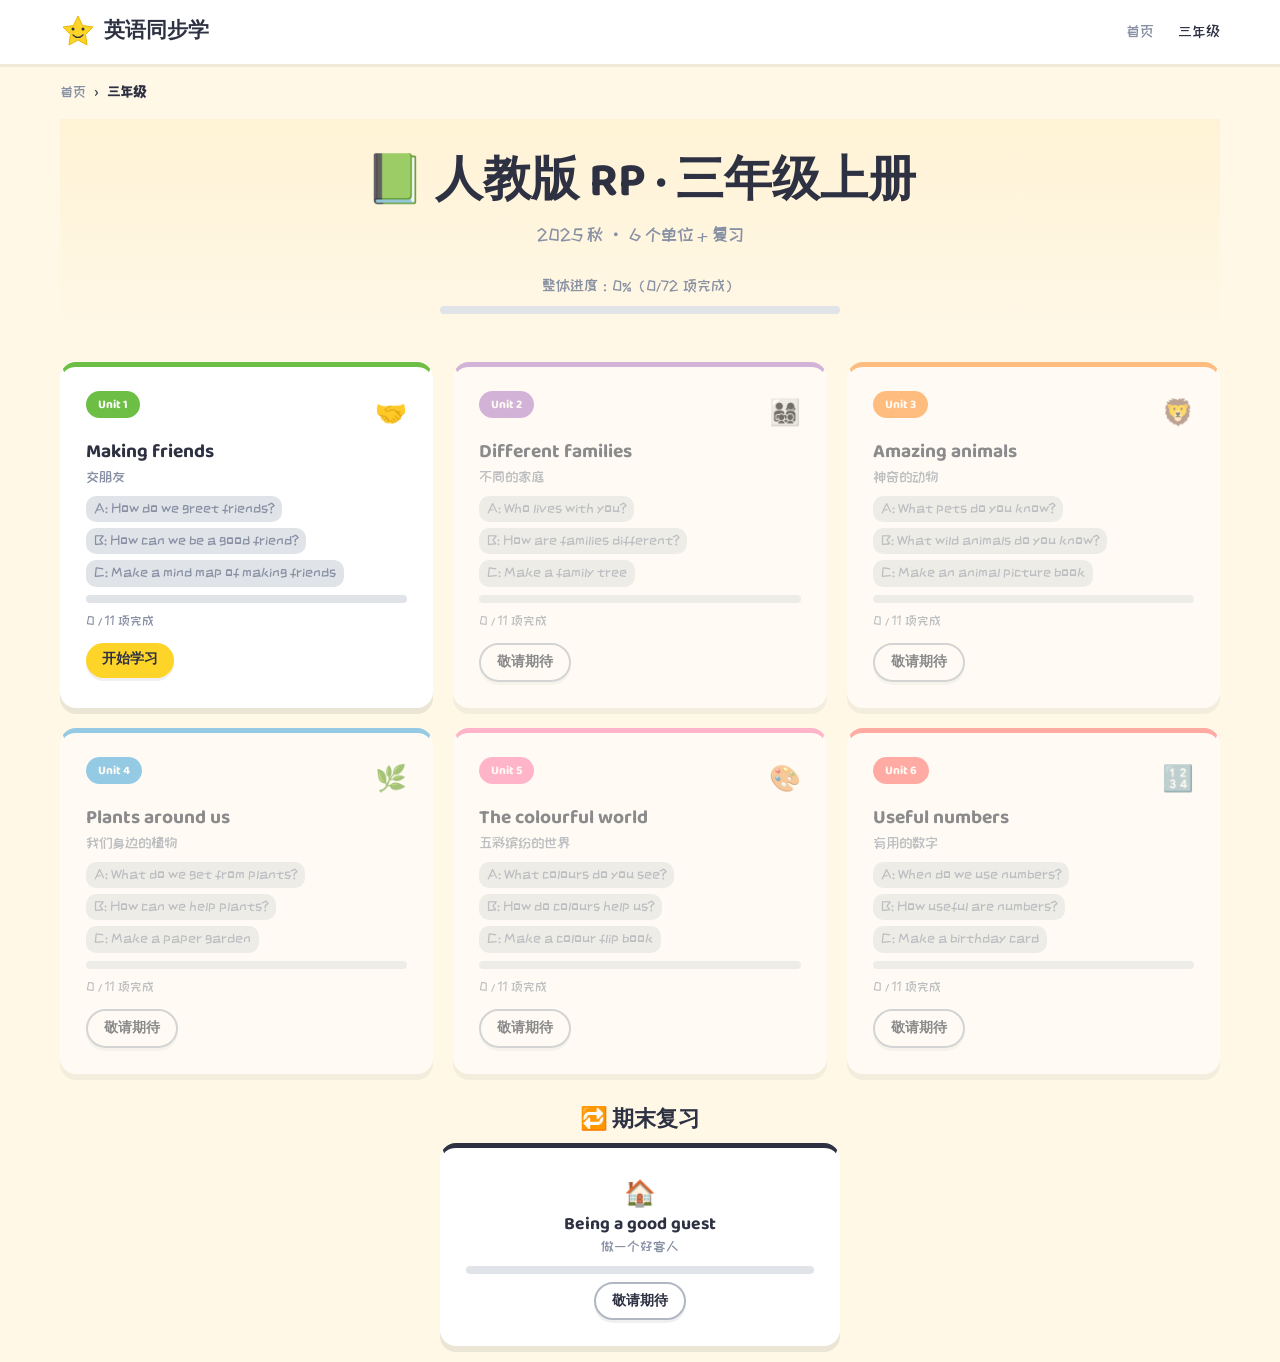
==== grade3.html @ 9a164a95 "Initial commit: 小学英语同步学习网站 Unit 1 (Making friends) - 静态站点 HTML/CSS/原生JS(ESM)，无构建工具 - 首页分年级导航 + 三年级 H" ====
<!DOCTYPE html>
<html lang="zh-CN">
<head>
  <meta charset="UTF-8">
  <meta name="viewport" content="width=device-width, initial-scale=1.0">
  <title>三年级英语同步学习 — 教材帮 RP · 2025 秋</title>
  <link rel="stylesheet" href="assets/css/tokens.css">
  <link rel="stylesheet" href="assets/css/base.css">
  <link rel="stylesheet" href="assets/css/components.css">
  <link rel="stylesheet" href="assets/css/layout.css">
</head>
<body>
  <nav class="navbar">
    <div class="container">
      <a href="index.html" class="nav-logo">
        <svg width="36" height="36"><use href="assets/img/mascot-star.svg#star"/></svg>
        英语同步学
      </a>
      <div class="nav-links">
        <a href="index.html">首页</a>
        <a href="grade3.html" class="active">三年级</a>
      </div>
    </div>
  </nav>

  <main class="page-wrap">
    <div class="container">
      <!-- Breadcrumb -->
      <div class="breadcrumb">
        <a href="index.html">首页</a>
        <span>›</span>
        <span>三年级</span>
      </div>

      <!-- Grade Banner -->
      <section class="hero" style="padding:2rem 1rem">
        <h1>📗 人教版 RP · 三年级上册</h1>
        <p>2025 秋 · 6 个单位 + 复习</p>
        <div id="grade-progress" style="margin-top:1rem;font-size:.95rem;color:var(--c-gray)">加载中…</div>
        <div class="progress-bar" style="max-width:400px;margin:.5rem auto 0">
          <div class="progress-bar__fill" id="overall-bar" style="width:0%"></div>
        </div>
      </section>

      <!-- Unit Grid -->
      <section class="section section--tight">
        <div class="grid-3" id="unit-grid" style="gap:1.25rem"></div>
      </section>

      <!-- Revision -->
      <section class="section section--tight" style="text-align:center" id="revision-section"></section>
    </div>
  </main>

  <script type="module">
    import { Progress } from './assets/js/core/progress.js';

    const res = await fetch('data/grade3/meta.json');
    const meta = await res.json();

    const totalSectionsMap = meta.totalSections;
    const unitIds = meta.units.map(u => u.id);
    const allIds = [...unitIds, meta.revision.id];
    const allMap = { ...totalSectionsMap, [meta.revision.id]: totalSectionsMap.rev || 6 };
    const gp = Progress.getGradeProgress(3, allIds, allMap);

    // Overall progress
    const totalDone = gp.reduce((s, u) => s + u.completed.length, 0);
    const totalAll = Object.values(allMap).reduce((s, n) => s + n, 0);
    const overallPct = totalAll > 0 ? Math.round((totalDone / totalAll) * 100) : 0;
    document.getElementById('grade-progress').textContent = `整体进度：${overallPct}%（${totalDone}/${totalAll} 项完成）`;
    document.getElementById('overall-bar').style.width = `${overallPct}%`;

    // Unit cards
    const grid = document.getElementById('unit-grid');
    for (let i = 0; i < meta.units.length; i++) {
      const u = meta.units[i];
      const p = gp.find(x => x.unitId === u.id);
      const pct = Math.round((p?.progress || 0) * 100);
      const total = totalSectionsMap[u.id] || 10;
      const status = pct >= 100 ? '✅ 已完成' : pct > 0 ? `继续学习（${pct}%）` : '开始学习';

      const card = document.createElement('div');
      card.className = `card ${u.coming ? 'card--disabled' : 'card--clickable'}`;
      card.style.borderTop = `5px solid ${u.color}`;
      card.innerHTML = `
        <div style="display:flex;justify-content:space-between;align-items:start;margin-bottom:.5rem">
          <span class="badge badge--unit" style="background:${u.color}">Unit ${u.number}</span>
          <span style="font-size:1.6rem">${u.icon}</span>
        </div>
        <h3 style="font-size:1.2rem">${u.titleEn}</h3>
        <p style="font-size:.9rem;color:var(--c-gray)">${u.titleZh}</p>
        <div style="display:flex;gap:.35rem;flex-wrap:wrap;margin:.5rem 0">
          <small style="background:var(--c-gray3);padding:.15rem .5rem;border-radius:10px">A: ${u.partA}</small>
          <small style="background:var(--c-gray3);padding:.15rem .5rem;border-radius:10px">B: ${u.partB}</small>
          <small style="background:var(--c-gray3);padding:.15rem .5rem;border-radius:10px">C: ${u.partC}</small>
        </div>
        <div class="progress-bar" style="margin:.5rem 0">
          <div class="progress-bar__fill" style="width:${pct}%"></div>
        </div>
        <div style="display:flex;justify-content:space-between;align-items:center;font-size:.8rem;color:var(--c-gray)">
          <span>${p.completed.length} / ${total} 项完成</span>
          ${p.score ? `<span>📝 ${p.score.correct}/${p.score.total}</span>` : ''}
        </div>
        <div style="margin-top:.75rem">
          ${u.coming
            ? '<button class="btn btn-outline btn-sm" disabled>敬请期待</button>'
            : `<a href="${u.url}" class="btn ${pct >= 100 ? 'btn-green' : 'btn-primary'} btn-sm">${status}</a>`
          }
        </div>
      `;
      grid.appendChild(card);
    }

    // Revision section
    const rev = meta.revision;
    const revP = gp.find(x => x.unitId === rev.id);
    const revPct = Math.round((revP?.progress || 0) * 100);
    const revSec = document.getElementById('revision-section');
    revSec.innerHTML = `
      <h3 style="margin-bottom:.5rem">🔁 期末复习</h3>
      <div class="card" style="max-width:400px;margin:0 auto;border-top:5px solid var(--c-ink)">
        <span style="font-size:1.6rem">${rev.icon}</span>
        <h3 style="font-size:1.1rem">${rev.titleEn}</h3>
        <p style="font-size:.85rem;color:var(--c-gray)">${rev.titleZh}</p>
        <div class="progress-bar" style="margin:.5rem 0"><div class="progress-bar__fill" style="width:${revPct}%"></div></div>
        <button class="btn btn-outline btn-sm" disabled>敬请期待</button>
      </div>
    `;
  </script>
</body>
</html>
---- assets/css/tokens.css ----
/* === Design Tokens === */
:root {
  /* Colors — 教材帮风格 */
  --c-yellow:   #FFD429;
  --c-green:    #6DBE45;
  --c-orange:   #FF8C2B;
  --c-blue:     #3DA5E0;
  --c-purple:   #B07ACC;
  --c-red:      #FF6B6B;
  --c-pink:     #FF7EB3;
  --c-cream:    #FFF8E7;
  --c-cream2:   #FFF3D6;
  --c-ink:      #2D3142;
  --c-gray:     #8890A4;
  --c-gray2:    #B0B7C3;
  --c-gray3:    #E0E4E8;
  --c-bg:       #FBFBFB;
  --c-surface:  #FFFFFF;

  /* Shadows — 童趣硬阴影 */
  --shadow-sm:  0 3px 0 rgba(0,0,0,.06);
  --shadow-md:  0 6px 0 rgba(0,0,0,.08);
  --shadow-lg:  0 10px 0 rgba(0,0,0,.10);
  --shadow-card-hover: 0 12px 20px rgba(0,0,0,.12);

  /* Radii */
  --radius-xs:  6px;
  --radius-sm:  10px;
  --radius-md:  16px;
  --radius-lg:  24px;
  --radius-xl:  32px;

  /* Typography */
  --font-cn:    "ZCOOL KuaiLe", "Noto Sans SC", "Microsoft YaHei", sans-serif;
  --font-en:    "Baloo 2", "Fredoka", "Comic Sans MS", cursive, sans-serif;
  --font-mono:  "SF Mono", "Fira Code", monospace;

  /* Sizing */
  --max-width:  1200px;
  --nav-height: 64px;

  /* Transitions */
  --ease:       cubic-bezier(0.4, 0, 0.2, 1);
  --fast:       150ms;
  --normal:     250ms;
  --slow:       500ms;
}

/* Unit theme colors — matches textbook */
[data-unit-theme="u1"] { --theme: var(--c-green);  }
[data-unit-theme="u2"] { --theme: var(--c-purple); }
[data-unit-theme="u3"] { --theme: var(--c-orange); }
[data-unit-theme="u4"] { --theme: var(--c-blue);   }
[data-unit-theme="u5"] { --theme: var(--c-pink);   }
[data-unit-theme="u6"] { --theme: var(--c-red);    }

/* Part indicators */
[data-part="A"] { --part-color: var(--c-blue);   }
[data-part="B"] { --part-color: var(--c-purple); }
[data-part="C"] { --part-color: var(--c-orange); }
---- assets/css/base.css ----
/* === Base Reset & Typography === */
@import url('https://fonts.googleapis.com/css2?family=ZCOOL+KuaiLe&family=Baloo+2:wght@500;600;700;800&family=Noto+Sans+SC:wght@400;500;700&display=swap');

*, *::before, *::after { box-sizing: border-box; margin: 0; padding: 0; }

html {
  font-size: 16px;
  scroll-behavior: smooth;
  -webkit-text-size-adjust: 100%;
}

body {
  font-family: var(--font-cn);
  color: var(--c-ink);
  background: var(--c-cream);
  line-height: 1.6;
  min-height: 100vh;
  overflow-x: hidden;
}

h1, h2, h3, h4 {
  font-family: var(--font-en);
  line-height: 1.3;
  font-weight: 700;
}

h1 { font-size: clamp(1.8rem, 4vw, 2.6rem); }
h2 { font-size: clamp(1.4rem, 3vw, 2rem); }
h3 { font-size: clamp(1.1rem, 2vw, 1.4rem); }

a { color: var(--c-blue); text-decoration: none; }
a:hover { text-decoration: underline; }

img, svg { max-width: 100%; display: block; }

button {
  font-family: var(--font-en);
  cursor: pointer;
  border: none;
  background: none;
  font-size: inherit;
}
button:focus-visible { outline: 3px solid var(--c-blue); outline-offset: 2px; }

small { font-size: 0.85em; color: var(--c-gray); }

em { font-style: normal; color: var(--c-orange); font-weight: 600; }

mark {
  background: linear-gradient(transparent 60%, var(--c-yellow) 60%);
  padding: 0 2px;
}

/* Utility */
.container {
  max-width: var(--max-width);
  margin: 0 auto;
  padding: 0 1.25rem;
}

.sr-only {
  position: absolute; width: 1px; height: 1px;
  padding: 0; margin: -1px; overflow: hidden;
  clip: rect(0,0,0,0); border: 0;
}

.page-wrap {
  padding-top: var(--nav-height);
  min-height: 100vh;
}

/* Breadcrumb */
.breadcrumb {
  display: flex; gap: .5rem; flex-wrap: wrap;
  padding: 1rem 0; font-size: .9rem;
}
.breadcrumb a { color: var(--c-gray); }
.breadcrumb span { color: var(--c-ink); font-weight: 600; }
---- assets/css/components.css ----
/* === Reusable Components === */

/* ---- Buttons ---- */
.btn {
  display: inline-flex; align-items: center; gap: .5rem;
  padding: .7rem 1.6rem; border-radius: 50px;
  font-family: var(--font-en); font-weight: 700; font-size: 1rem;
  transition: all var(--fast) var(--ease), box-shadow var(--fast) var(--ease);
  box-shadow: var(--shadow-sm);
}
.btn:hover { transform: translateY(-2px); box-shadow: var(--shadow-md); }
.btn:active { transform: translateY(0); box-shadow: var(--shadow-sm); }

.btn-primary { background: var(--c-yellow); color: var(--c-ink); }
.btn-primary:hover { background: #FFE055; }
.btn-green { background: var(--c-green); color: #fff; }
.btn-green:hover { background: #5DA838; }
.btn-accent { background: var(--c-orange); color: #fff; }
.btn-blue { background: var(--c-blue); color: #fff; }
.btn-outline { background: transparent; border: 2px solid var(--c-gray2); color: var(--c-ink); }
.btn-sm { padding: .4rem 1rem; font-size: .85rem; }
.btn-lg { padding: .9rem 2.2rem; font-size: 1.15rem; }
.btn-round { width: 48px; height: 48px; padding: 0; border-radius: 50%; justify-content: center; }

/* ---- Badge ---- */
.badge {
  display: inline-block; padding: .25rem .75rem; border-radius: 20px;
  font-family: var(--font-en); font-size: .8rem; font-weight: 700;
  background: var(--c-yellow); color: var(--c-ink);
}
.badge--unit { background: var(--theme, var(--c-green)); color: #fff; font-size: .75rem; }

/* ---- Card ---- */
.card {
  background: var(--c-surface); border-radius: var(--radius-md);
  box-shadow: var(--shadow-md); padding: 1.5rem;
  transition: transform var(--fast) var(--ease), box-shadow var(--fast) var(--ease);
  border: 2px solid transparent;
}
.card:hover { transform: translateY(-4px); box-shadow: var(--shadow-card-hover); }
.card--clickable { cursor: pointer; }
.card--active { border-color: var(--c-yellow); }
.card--disabled { opacity: .55; pointer-events: none; }

/* ---- Progress Bar ---- */
.progress-bar {
  width: 100%; height: 8px; border-radius: 4px;
  background: var(--c-gray3); overflow: hidden;
}
.progress-bar__fill {
  height: 100%; border-radius: 4px; background: var(--c-green);
  transition: width var(--slow) var(--ease);
}

/* ---- Tabs ---- */
.tabs {
  display: flex; gap: 0; border-radius: var(--radius-md);
  background: var(--c-surface); box-shadow: var(--shadow-sm);
  overflow: hidden; margin: 1rem 0;
}
.tab-btn {
  flex: 1; padding: .75rem 1rem; font-family: var(--font-cn);
  font-weight: 700; font-size: .95rem; text-align: center;
  color: var(--c-gray); border-bottom: 3px solid transparent;
  transition: all var(--fast) var(--ease);
  background: var(--c-surface);
}
.tab-btn:hover { color: var(--c-ink); background: var(--c-cream); }
.tab-btn.active {
  color: var(--c-ink); border-bottom-color: var(--part-color, var(--c-green)); background: var(--c-cream2);
}
.tab-btn[data-part="A"].active { border-bottom-color: var(--c-blue); }
.tab-btn[data-part="B"].active { border-bottom-color: var(--c-purple); }
.tab-btn[data-part="C"].active { border-bottom-color: var(--c-orange); }

/* ---- Navbar ---- */
.navbar {
  position: fixed; top: 0; left: 0; right: 0; z-index: 100;
  height: var(--nav-height); background: var(--c-surface);
  box-shadow: var(--shadow-sm); display: flex; align-items: center;
}
.navbar .container { display: flex; align-items: center; justify-content: space-between; width: 100%; }
.nav-logo {
  display: flex; align-items: center; gap: .5rem;
  font-family: var(--font-en); font-size: 1.3rem; font-weight: 800; color: var(--c-ink);
}
.nav-logo:hover { text-decoration: none; }
.nav-links { display: flex; gap: 1.5rem; align-items: center; }
.nav-links a { font-family: var(--font-cn); font-weight: 500; color: var(--c-gray); font-size: .95rem; }
.nav-links a:hover, .nav-links a.active { color: var(--c-ink); text-decoration: none; }

/* ---- Section Header ---- */
.section-header {
  display: flex; align-items: center; gap: .75rem; margin-bottom: 1rem;
}

/* ---- Audio Button ---- */
.audio-btn {
  width: 36px; height: 36px; border-radius: 50%;
  display: inline-flex; align-items: center; justify-content: center;
  font-size: 1.1rem; background: var(--c-cream2);
  transition: all var(--fast) var(--ease);
  flex-shrink: 0;
}
.audio-btn:hover { background: var(--c-yellow); transform: scale(1.1); }
.audio-btn.speaking { background: var(--c-green); animation: pulse 1s infinite; }

@keyframes pulse {
  0%, 100% { transform: scale(1); }
  50% { transform: scale(1.15); }
}

/* ---- Shake Animation ---- */
@keyframes shake {
  0%, 100% { transform: translateX(0); }
  25% { transform: translateX(-8px); }
  75% { transform: translateX(8px); }
}
.shake { animation: shake .4s ease; }

/* ---- Confetti (simple) ---- */
@keyframes confetti-fall {
  0% { transform: translateY(0) rotate(0); opacity: 1; }
  100% { transform: translateY(120px) rotate(360deg); opacity: 0; }
}
.confetti {
  position: fixed; pointer-events: none; z-index: 999;
  width: 10px; height: 10px; border-radius: 2px;
  animation: confetti-fall .8s var(--ease) forwards;
}

/* ---- Modal ---- */
.modal-overlay {
  position: fixed; inset: 0; background: rgba(0,0,0,.5);
  display: flex; align-items: center; justify-content: center;
  z-index: 200; padding: 1rem;
}
.modal {
  background: var(--c-surface); border-radius: var(--radius-lg);
  padding: 2rem; max-width: 600px; width: 100%; max-height: 90vh;
  overflow-y: auto; box-shadow: var(--shadow-lg);
}
.modal h2 { margin-bottom: 1rem; }
.modal-close {
  position: absolute; top: 1rem; right: 1rem;
  font-size: 1.5rem; color: var(--c-gray);
}

/* ---- Vocabulary Grid ---- */
.vocab-grid {
  display: grid; gap: .75rem;
  grid-template-columns: repeat(2, 1fr);
}
@media (min-width: 600px) { .vocab-grid { grid-template-columns: repeat(3, 1fr); } }
@media (min-width: 900px) { .vocab-grid { grid-template-columns: repeat(4, 1fr); } }

.vocab-card {
  background: var(--c-surface); border-radius: var(--radius-md);
  padding: 1rem; text-align: center; box-shadow: var(--shadow-sm);
  transition: transform var(--fast) var(--ease);
  cursor: pointer;
}
.vocab-card:hover { transform: translateY(-3px); }
.vocab-card__icon { font-size: 2.2rem; display: block; margin-bottom: .35rem; }
.vocab-card__word { font-family: var(--font-en); font-size: 1.2rem; font-weight: 700; display: block; }
.vocab-card__zh { font-size: .85rem; color: var(--c-gray); }

/* ---- Phonics Card ---- */
.phonics-grid {
  display: grid; gap: .75rem;
  grid-template-columns: repeat(2, 1fr);
}
@media (min-width: 600px) { .phonics-grid { grid-template-columns: repeat(4, 1fr); } }

.phonics-card {
  background: var(--c-surface); border-radius: var(--radius-md);
  padding: 1.25rem; text-align: center; box-shadow: var(--shadow-sm);
  border-top: 4px solid var(--c-purple);
}
.phonics-card__letter { font-family: var(--font-en); font-size: 2.2rem; font-weight: 800; }
.phonics-card__sound { font-family: var(--font-mono); font-size: 1.1rem; color: var(--c-purple); }
.phonics-card__example { font-family: var(--font-en); font-size: .95rem; color: var(--c-gray); }

/* ---- Dialogue Bubble ---- */
.dialogue-box {
  display: flex; flex-direction: column; gap: .5rem; margin: .75rem 0;
}
.dialogue-line {
  display: flex; align-items: center; gap: .5rem; max-width: 85%;
}
.dialogue-line--left { align-self: flex-start; }
.dialogue-line--right { align-self: flex-end; flex-direction: row-reverse; }
.dialogue-bubble {
  background: var(--c-surface); border-radius: var(--radius-md);
  padding: .75rem 1rem; box-shadow: var(--shadow-sm);
  position: relative;
}
.dialogue-line--left .dialogue-bubble { border-bottom-left-radius: 4px; }
.dialogue-line--right .dialogue-bubble { border-bottom-right-radius: 4px; background: var(--c-cream2); }
.dialogue-speaker { font-family: var(--font-en); font-weight: 700; font-size: .8rem; color: var(--c-gray); }
.dialogue-en { font-family: var(--font-en); font-size: 1.05rem; }
.dialogue-zh { font-size: .85rem; color: var(--c-gray); margin-top: .15rem; }

/* ---- Flashcard ---- */
.flashcard-container {
  perspective: 800px; width: 200px; height: 140px; margin: 0 auto;
}
.flashcard {
  width: 100%; height: 100%; position: relative;
  transform-style: preserve-3d;
  transition: transform var(--slow) var(--ease);
  cursor: pointer;
}
.flashcard.flipped { transform: rotateY(180deg); }
.flashcard__face {
  position: absolute; inset: 0; backface-visibility: hidden;
  border-radius: var(--radius-md); box-shadow: var(--shadow-md);
  display: flex; flex-direction: column; align-items: center;
  justify-content: center; padding: 1rem;
}
.flashcard__front { background: var(--c-surface); border: 3px solid var(--c-green); }
.flashcard__back { background: var(--c-cream2); border: 3px solid var(--c-yellow); transform: rotateY(180deg); }
.flashcard__word { font-family: var(--font-en); font-size: 1.4rem; font-weight: 700; }
.flashcard__icon { font-size: 2rem; }

/* ---- Sentence Builder ---- */
.sentence-builder {
  display: flex; flex-wrap: wrap; gap: .4rem; justify-content: center; margin: .75rem 0;
}
.word-block {
  padding: .4rem .85rem; border-radius: var(--radius-sm);
  font-family: var(--font-en); font-weight: 700; font-size: 1rem;
  background: var(--c-surface); box-shadow: var(--shadow-sm);
  cursor: pointer; user-select: none;
  transition: all var(--fast) var(--ease);
}
.word-block:hover { background: var(--c-yellow); }
.word-block.selected { background: var(--c-green); color: #fff; }
.answer-slot {
  min-height: 44px; border: 2px dashed var(--c-gray2);
  border-radius: var(--radius-sm); padding: .4rem;
  display: flex; flex-wrap: wrap; gap: .4rem; align-items: center;
  margin: .5rem 0 1rem;
}
.answer-slot.correct { border-color: var(--c-green); background: #E8F5E0; }
.answer-slot.wrong { border-color: var(--c-red); background: #FFE5E5; }
---- assets/css/layout.css ----
/* === Layout & Responsive === */

/* Grid utilities */
.grid-2 { display: grid; grid-template-columns: repeat(2, 1fr); gap: 1rem; }
.grid-3 { display: grid; grid-template-columns: repeat(3, 1fr); gap: 1rem; }
.grid-4 { display: grid; grid-template-columns: repeat(4, 1fr); gap: 1rem; }

@media (max-width: 768px) {
  .grid-3, .grid-4 { grid-template-columns: repeat(2, 1fr); }
}
@media (max-width: 480px) {
  .grid-2, .grid-3, .grid-4 { grid-template-columns: 1fr; }
}

/* Home Hero */
.hero {
  text-align: center; padding: 3rem 1rem 2rem;
  background: linear-gradient(180deg, var(--c-cream2) 0%, var(--c-cream) 100%);
  border-radius: 0 0 var(--radius-xl) var(--radius-xl);
}
.hero h1 {
  font-size: clamp(1.8rem, 5vw, 3rem);
  margin-bottom: .5rem;
}
.hero p {
  font-size: 1.1rem; color: var(--c-gray); margin-bottom: 1.5rem;
}
.hero-actions { display: flex; gap: .75rem; justify-content: center; flex-wrap: wrap; }
.hero-mascot { font-size: 5rem; margin-bottom: .5rem; animation: float 3s ease-in-out infinite; }

@keyframes float {
  0%, 100% { transform: translateY(0); }
  50% { transform: translateY(-10px); }
}

/* Grade Cards (Homepage) */
.grade-grid {
  display: grid; gap: 1rem;
  grid-template-columns: repeat(2, 1fr);
  margin: 2rem 0;
}
@media (max-width: 600px) { .grade-grid { grid-template-columns: 1fr; } }

.grade-card {
  background: var(--c-surface); border-radius: var(--radius-lg);
  padding: 2rem; text-align: center; box-shadow: var(--shadow-md);
  transition: all var(--fast) var(--ease);
}
.grade-card:hover { transform: translateY(-4px); box-shadow: var(--shadow-card-hover); }
.grade-card__icon { font-size: 3rem; margin-bottom: .5rem; }
.grade-card__title { font-family: var(--font-en); font-size: 1.6rem; font-weight: 800; }
.grade-card__sub { color: var(--c-gray); font-size: .9rem; }
.grade-card--coming { background: var(--c-gray3); }
.grade-card--coming .grade-card__title { color: var(--c-gray); }

/* Section Spacing */
.section { padding: 2rem 0; }
.section--tight { padding: 1rem 0; }

/* Part tabs content layout */
.part-panel { display: none; padding: 1.5rem 0; }
.part-panel.active { display: block; }

/* Desktop 3-column for parts (future) */
@media (min-width: 900px) {
  .parts-grid {
    display: grid; grid-template-columns: repeat(3, 1fr); gap: 1.5rem;
  }
  .parts-grid .part-panel { display: block; }
}

/* Feature highlight section */
.highlight-grid {
  display: grid; gap: 1rem;
  grid-template-columns: repeat(auto-fit, minmax(240px, 1fr));
  margin: 2rem 0;
}

/* Daily recommend */
.daily-card {
  background: linear-gradient(135deg, var(--c-yellow), #FFE055);
  border-radius: var(--radius-lg); padding: 1.5rem 2rem;
  display: flex; align-items: center; justify-content: space-between;
  flex-wrap: wrap; gap: 1rem; margin: 1.5rem 0;
  box-shadow: var(--shadow-md);
}
.daily-card__info h3 { font-size: 1.1rem; color: var(--c-ink); margin-bottom: .25rem; }
.daily-card__info p { color: var(--c-ink); opacity: .7; }

/* Must-know grid */
.must-know-grid {
  display: grid; gap: 1rem;
  grid-template-columns: repeat(2, 1fr);
  margin: 1.5rem 0;
}
@media (max-width: 600px) { .must-know-grid { grid-template-columns: 1fr; } }

.mk-card {
  background: var(--c-surface); border-radius: var(--radius-md);
  padding: 1.5rem; box-shadow: var(--shadow-md);
  border-left: 5px solid var(--c-red);
}
.mk-card h3 { font-size: 1.1rem; margin-bottom: .5rem; }
.mk-card p { font-size: .9rem; color: var(--c-gray); margin-bottom: .75rem; }
.mk-card--vocab { border-left-color: var(--c-green); }
.mk-card--grammar { border-left-color: var(--c-blue); }
.mk-card--phonics { border-left-color: var(--c-purple); }
.mk-card--test { border-left-color: var(--c-red); }

/* Reading section */
.reading-passage {
  background: var(--c-surface); border-radius: var(--radius-md);
  padding: 1.5rem; box-shadow: var(--shadow-sm);
  font-family: var(--font-en); font-size: 1.1rem; line-height: 1.8;
  margin: .75rem 0;
}
.reading-passage p { margin-bottom: .75rem; }

/* Project card */
.project-card {
  background: var(--c-surface); border-radius: var(--radius-md);
  padding: 1.5rem; box-shadow: var(--shadow-md);
  margin: 1rem 0;
}
.project-steps {
  display: grid; gap: .75rem;
  grid-template-columns: repeat(auto-fit, minmax(180px, 1fr));
  margin-top: .75rem;
}
.project-step {
  background: var(--c-cream2); border-radius: var(--radius-sm);
  padding: 1rem; text-align: center;
}
.project-step__icon { font-size: 2rem; margin-bottom: .35rem; }
.project-step__label { font-size: .85rem; font-weight: 700; }

/* Completion check */
.complete-check {
  display: flex; align-items: center; gap: .75rem; padding: 1rem 0;
}

/* Responsive adjustments */
@media (max-width: 480px) {
  .hero { padding: 2rem 1rem 1.5rem; }
  .grade-card { padding: 1.25rem; }
}
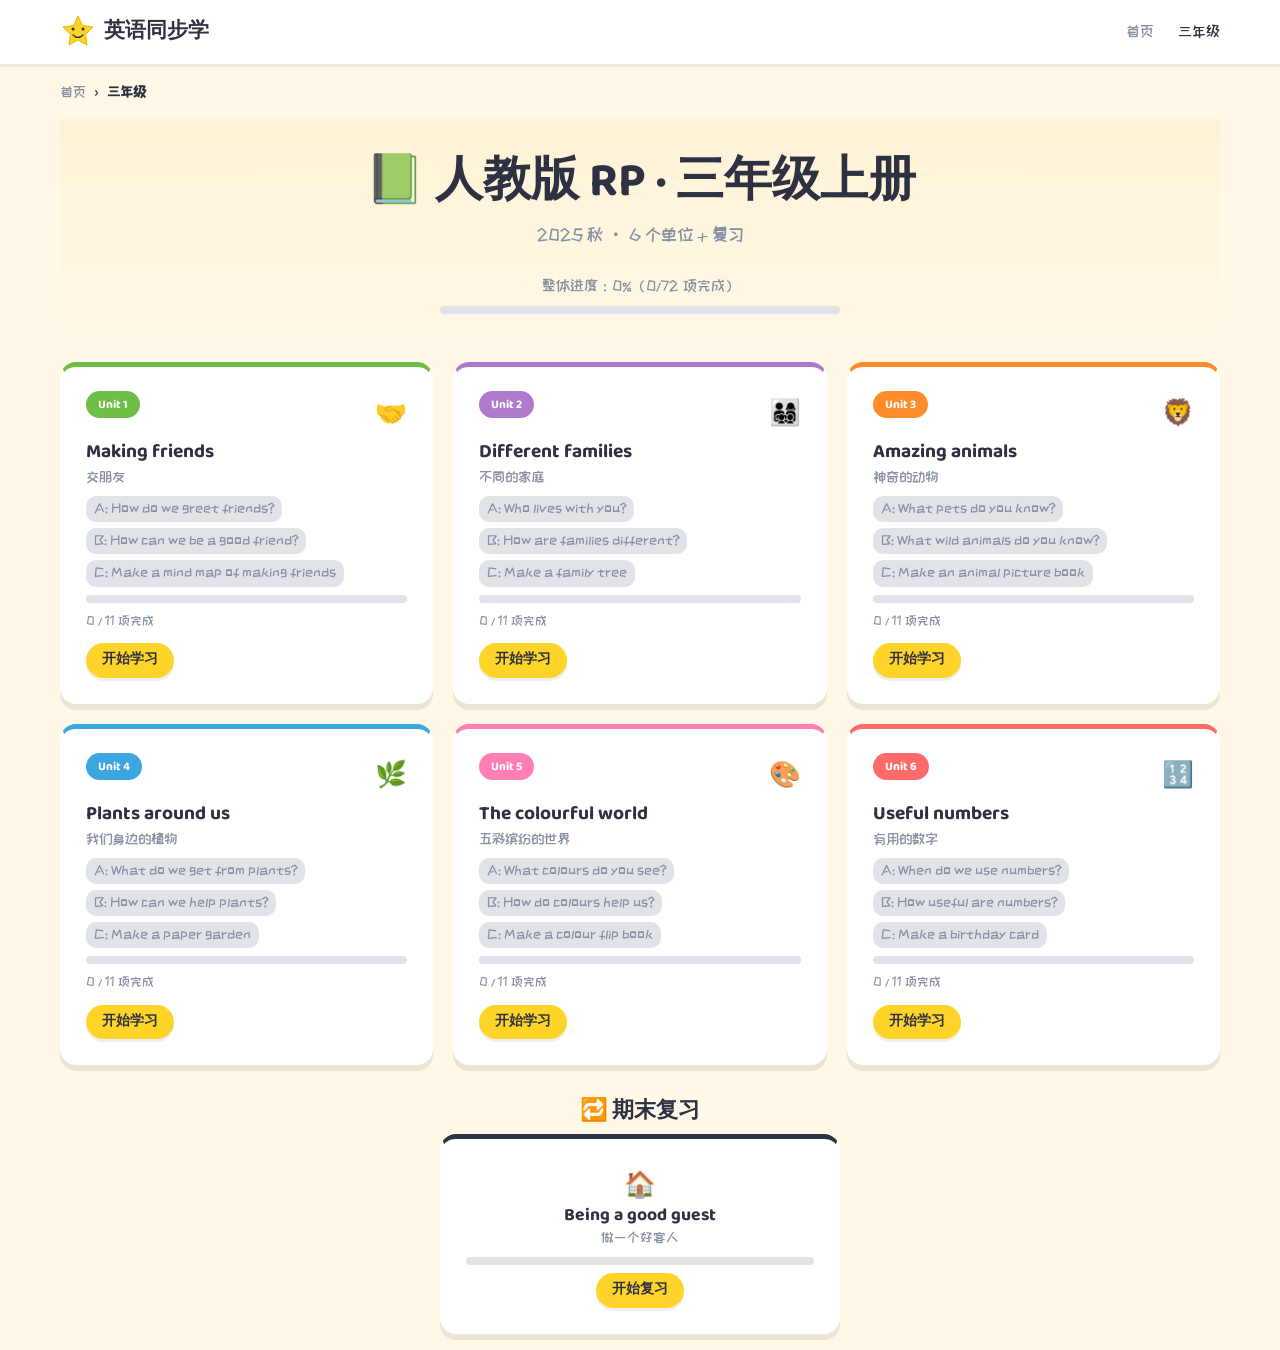
==== commit ee331139: "feat: 通用化单元渲染器，完成三年级上 Unit 2-6 与 Revision - 新增数据驱动 unit.html + unit.js，一套代码适配 Unit 1-6 与期末复习 - 删除废弃的" ====
--- a/grade3.html
+++ b/grade3.html
@@ -124,7 +124,7 @@
         <h3 style="font-size:1.1rem">${rev.titleEn}</h3>
         <p style="font-size:.85rem;color:var(--c-gray)">${rev.titleZh}</p>
         <div class="progress-bar" style="margin:.5rem 0"><div class="progress-bar__fill" style="width:${revPct}%"></div></div>
-        <button class="btn btn-outline btn-sm" disabled>敬请期待</button>
+        <a href="${rev.url}" class="btn ${revPct >= 100 ? 'btn-green' : 'btn-primary'} btn-sm">${revPct >= 100 ? '复习完成' : '开始复习'}</a>
       </div>
     `;
   </script>
--- a/assets/css/layout.css
+++ b/assets/css/layout.css
@@ -53,6 +53,27 @@
 .grade-card--coming { background: var(--c-gray3); }
 .grade-card--coming .grade-card__title { color: var(--c-gray); }
 
+/* Semester buttons inside grade card */
+.sem-row {
+  display: flex; gap: .5rem; justify-content: center;
+  margin-top: .9rem;
+}
+.sem-btn {
+  flex: 1; display: inline-flex; align-items: center; justify-content: center;
+  padding: .65rem .5rem; border-radius: var(--radius-md);
+  font-size: 1rem; font-weight: 800; cursor: pointer; text-decoration: none;
+  border: 2px solid transparent; box-shadow: var(--shadow-sm);
+  transition: all var(--fast) var(--ease);
+}
+.sem-btn--go {
+  background: var(--c-green); color: #fff; border-color: var(--c-green);
+}
+.sem-btn--go:hover { background: #5DA838; transform: translateY(-2px); box-shadow: var(--shadow-md); }
+.sem-btn--off {
+  background: var(--c-gray3); color: var(--c-gray); border-color: var(--c-gray2);
+  cursor: not-allowed;
+}
+
 /* Section Spacing */
 .section { padding: 2rem 0; }
 .section--tight { padding: 1rem 0; }
@@ -87,25 +108,41 @@
 .daily-card__info h3 { font-size: 1.1rem; color: var(--c-ink); margin-bottom: .25rem; }
 .daily-card__info p { color: var(--c-ink); opacity: .7; }
 
-/* Must-know grid */
-.must-know-grid {
-  display: grid; gap: 1rem;
-  grid-template-columns: repeat(2, 1fr);
-  margin: 1.5rem 0;
+/* Unit page: sidebar + content two-column layout */
+.unit-layout {
+  display: flex; gap: 1.5rem; align-items: flex-start;
 }
-@media (max-width: 600px) { .must-know-grid { grid-template-columns: 1fr; } }
+.unit-content {
+  flex: 1; min-width: 0;
+}
+.unit-nav {
+  flex: 0 0 190px;
+  position: sticky; top: 80px;
+  max-height: calc(100vh - 96px); overflow-y: auto;
+  background: var(--c-surface); border-radius: var(--radius-md);
+  padding: 1rem; box-shadow: var(--shadow-sm);
+}
+.unit-nav__title {
+  font-weight: 800; font-size: .95rem; margin-bottom: .75rem;
+}
+.unit-nav__link {
+  display: flex; align-items: center; gap: .4rem;
+  padding: .5rem .6rem; border-radius: var(--radius-sm);
+  font-size: .9rem; color: var(--c-ink); text-decoration: none;
+  transition: all var(--fast) var(--ease);
+}
+.unit-nav__link:hover { background: var(--c-cream2); }
+.unit-nav__link.active { background: var(--c-green); color: #fff; }
+.unit-nav__test { flex-shrink: 0; }
 
-.mk-card {
-  background: var(--c-surface); border-radius: var(--radius-md);
-  padding: 1.5rem; box-shadow: var(--shadow-md);
-  border-left: 5px solid var(--c-red);
+/* Smooth anchor offset under fixed navbar */
+.part-panel, #sec-objectives { scroll-margin-top: 90px; }
+
+/* Narrow screens: keep sidebar on the left, just slim it down */
+@media (max-width: 700px) {
+  .unit-nav { flex: 0 0 130px; padding: .75rem; }
+  .unit-nav__link { font-size: .8rem; padding: .4rem .45rem; gap: .25rem; }
 }
-.mk-card h3 { font-size: 1.1rem; margin-bottom: .5rem; }
-.mk-card p { font-size: .9rem; color: var(--c-gray); margin-bottom: .75rem; }
-.mk-card--vocab { border-left-color: var(--c-green); }
-.mk-card--grammar { border-left-color: var(--c-blue); }
-.mk-card--phonics { border-left-color: var(--c-purple); }
-.mk-card--test { border-left-color: var(--c-red); }
 
 /* Reading section */
 .reading-passage {
